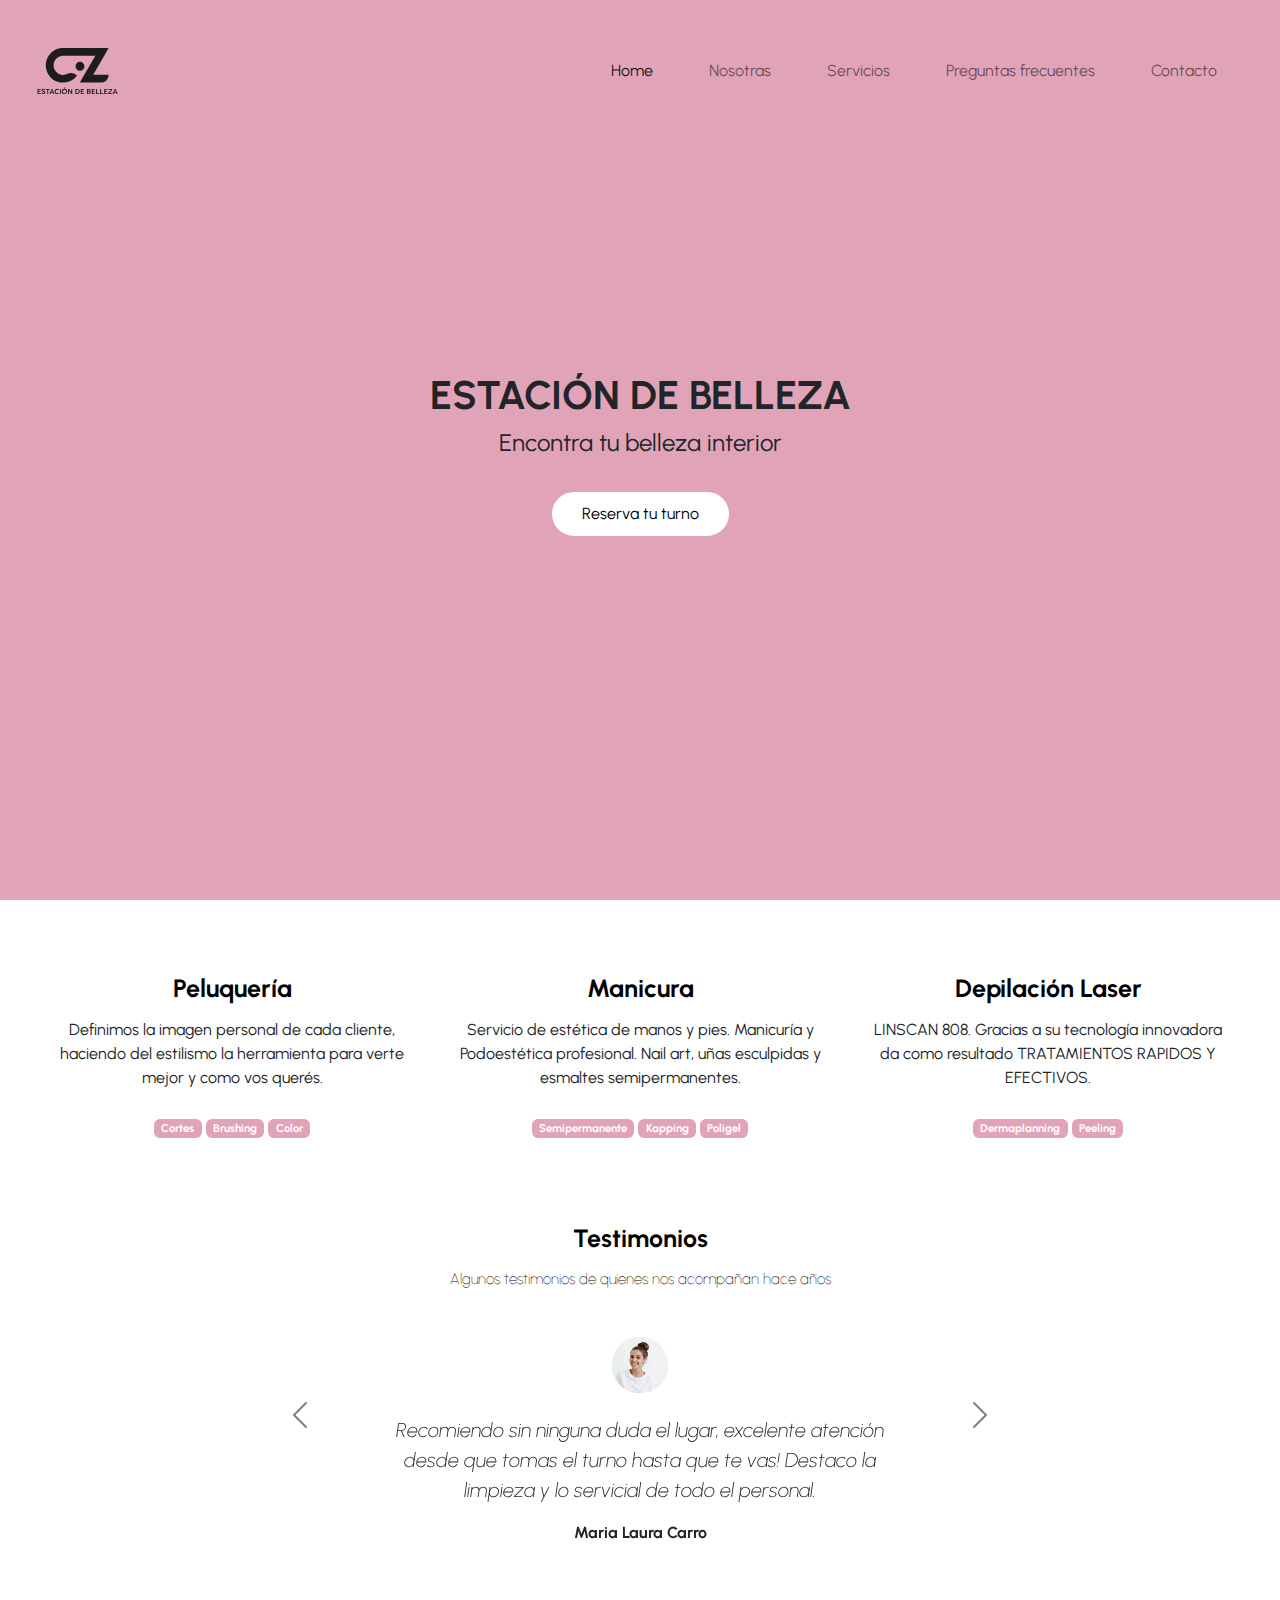
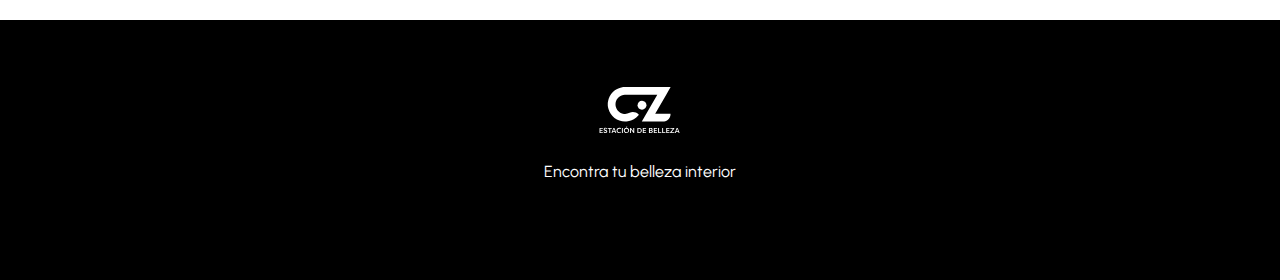
==== index.html @ ff9b39d2 "actualización fotos" ====
<!DOCTYPE html>
<html lang="en">

<head>
  <meta charset="UTF-8">
  <meta http-equiv="X-UA-Compatible" content="IE=edge">
  <meta name="viewport" content="width=device-width, initial-scale=1.0">
  <link rel="stylesheet" href="./css/bootstrap.css">

  <script src="https://cdn.jsdelivr.net/npm/@popperjs/core@2.11.6/dist/umd/popper.min.js"
    integrity="sha384-oBqDVmMz9ATKxIep9tiCxS/Z9fNfEXiDAYTujMAeBAsjFuCZSmKbSSUnQlmh/jp3"
    crossorigin="anonymous"></script>

  <link rel="stylesheet" href="./css/styles.css">
  <link rel="preconnect" href="https://fonts.googleapis.com">
  <link rel="preconnect" href="https://fonts.gstatic.com" crossorigin>
  <link href="https://fonts.googleapis.com/css2?family=Urbanist:ital,wght@0,300;0,400;0,600;0,700;1,100&display=swap"
    rel="stylesheet">
  <title> CAR ZINGALE ESTACIÓN DE BELLEZA | Encontra tu belleza interior en Rosario </title>
</head>

<body>

  <!-- Comienzo de mi header -->

  <header class="header">
    <nav class="navbar navbar-expand-md navbar-light">
      <div class="container-fluid">

        <button class="navbar-toggler" type="button" data-bs-toggle="collapse" data-bs-target="#navbar-toggler"
          aria-controls="navbarTogglerDemo1" aria-expanded="false" aria-label="Toggle navigation">
          <span class="navbar-toggler-icon"></span>
        </button>

        <div class="collapse navbar-collapse" id="navbar-toggler">
          <a class="navbar-brand" href="#"> <img src="./img/LOGO CZ-07.svg" width="100" alt="logo de la pagina web"></a>

          <ul class="navbar-nav d-flex justify-content-center align-items-center">

            <li class="nav-item">
              <a class="nav-link active" aria-current="page" href="./index.html">Home</a>
            </li>
            <li class="nav-item">
              <a class="nav-link" href="./pages/nosotras.html">Nosotras</a>
            </li>
            <li class="nav-item">
              <a class="nav-link" href="./pages/servicios.html"> Servicios</a>
            </li>

            <li class="nav-item">
              <a class="nav-link" href="./pages/blog.html"> Preguntas frecuentes</a>
            </li>
            <li class="nav-item">
              <a class="nav-link" href="./pages/contacto.html"> Contacto</a>
            </li>
          </ul>

        </div>
      </div>
    </nav>

  </header>


  <!-- Comienzo de mi main -->

  <main>
    <section class="portada">

      <h2 class="portada__titulo  text-center">
        ESTACIÓN DE BELLEZA
      </h2>
      <P class="portada__parrafo  text-center">Encontra tu belleza interior</P>


      <a href="./pages/contacto.html" class="portada__boton">Reserva tu turno</a>
    </section>


    <!-- servicios -->


    <section class="servicios">
      <div class="servicios__container text-center">
        <div class="row">


          <div class="servicios__columna col-12 col-md-4">
            <h2 class="servicios__titulo"> Peluquería</h2>
            <p> Definimos la imagen personal de cada cliente, haciendo del estilismo la herramienta para verte mejor y
              como vos querés.</p>
            <div class="servicios__badges">
              <span class="badge text-bg-primary">Cortes</span>
              <span class="badge text-bg-primary">Brushing</span>
              <span class="badge text-bg-primary">Color</span>
            </div>
          </div>

          <div class="servicios__columna col-12 col-md-4">
            <h2 class="servicios__titulo"> Manicura</h2>
            <p> Servicio de estética de manos y pies. Manicuría y Podoestética profesional. Nail art, uñas esculpidas y
              esmaltes semipermanentes.
            </p>
            <div class="servicios__badges">
              <span class="badge text-bg-primary">Semipermanente</span>
              <span class="badge text-bg-primary">Kapping</span>
              <span class="badge text-bg-primary">Poligel</span>
            </div>
          </div>


          <div class="servicios__columna col-12 col-md-4">
            <h2 class="servicios__titulo"> Depilación Laser</h2>
            <p> LINSCAN 808. Gracias a su tecnología innovadora da como resultado TRATAMIENTOS RAPIDOS Y EFECTIVOS.</p>
            <div class="servicios__badges">
              <span class="badge text-bg-primary">Dermaplanning</span>
              <span class="badge text-bg-primary">Peeling</span>
            </div>
          </div>

        </div>
      </div>
    </section>



    <!-- testimonios -->

    <section class="testimonios">

      <h2 class="testimonios__titulo"> Testimonios</h2>
      <h3 class="testimonios__descripcion  text-center"> Algunos testimonios de quienes nos acompañan hace años</h3>


      <div id="testimonios-carrusel" class="carousel carousel-dark slide" data-bs-ride="carousel">
        <div class="carousel-inner">


          <div class="carousel-item active">

            <div class="container">
              <img class="testimonio-imagen rounded-circle" src="./img/maria-laura-carro.png"
                alt="foto de Maria Laura Carro">
              <p class="testimonio-texto"> Recomiendo sin ninguna duda el lugar, excelente atención  desde que tomas el turno hasta que te vas! Destaco la limpieza y lo servicial de todo el personal.</p>
              <div class="testimonio-info">
                <p class="testimonio-nombre">Maria Laura Carro</p>
              </div>
            </div>

          </div>



          <div class="carousel-item">

            <div class="container">
              <img class="testimonio-imagen rounded-circle" src="./img/emilia-visvara.png"
                alt="foto de Emilia visvara">
              <p class="testimonio-texto"> Me atendí con Julieta, ella fue un amor y entendió perfecto lo que necesitaba mi pelo. Muy buena atención además en recepción. Muchas gracias!</p>
              <div class="testimonio-info">
                <p class="testimonio-nombre">Emilia Visvara</p>
              </div>
            </div>

          </div>

          <div class="carousel-item">
            <div class="container">
              <img class="testimonio-imagen rounded-circle" src="./img/jimena-depetris.png"
                alt="foto de Jimena Depetris">
              <p class="testimonio-texto"> Llegue por recomendación de mi hija y conocí a los mejores para atender mi cabello. El trato amable, el profesionalismo y hasta la buena música te dan placer!</p>
              <div class="testimonio-info">
                <p class="testimonio-nombre">Jimena Depetris</p>
              </div>
            </div>
          </div>

        </div>

        <button class="carousel-control-prev" type="button" data-bs-target="#testimonios-carrusel" data-bs-slide="prev">
          <span class="carousel-control-prev-icon" aria-hidden="true"></span>
          <span class="visually-hidden">Anterior</span>
        </button>

        <button class="carousel-control-next" type="button" data-bs-target="#testimonios-carrusel" data-bs-slide="next">
          <span class="carousel-control-next-icon" aria-hidden="true"></span>
          <span class="visually-hidden">Siguiente</span>
        </button>

      </div>


    </section>

  </main>


    <!-- footer -->

    <footer class="footer d-flex flex-column aligh-items-center justify-content-center">
      <img class="footer__icon" src="./img/LOGO CZ-blanco.svg" width="100" alt="logo de la marca car zingale">
      <p class="footer__texto text-center"> Encontra tu belleza interior </p>

      <div class="footer__iconos d-flex flex-wrap aligh-items-center justify-content-center">
        <a href="https://www.instagram.com/carzingale.edb/" target="_blank" rel="noopener noreferrer"> <i
            class="bi bi-instagram"></i> </a>

      </div>

    </footer>




    <script src="https://cdn.jsdelivr.net/npm/bootstrap@5.2.3/dist/js/bootstrap.min.js"
      integrity="sha384-cuYeSxntonz0PPNlHhBs68uyIAVpIIOZZ5JqeqvYYIcEL727kskC66kF92t6Xl2V"
      crossorigin="anonymous"></script>
</body>

</html>
---- css/styles.css ----
* {
  margin: 0;
  padding: 0;
  box-sizing: border-box;
  font-family: "Urbanist", sans-serif, "poppins", "Lucida Sans Regular", "Lucida Grande", "Lucida Sans Unicode", Geneva, Verdana, sans-serif;
}

ul,
ol {
  list-style-type: none;
}

a {
  text-decoration: none;
}

a {
  color: black;
}

section {
  display: flex;
  flex-direction: column;
  align-items: center;
  justify-content: center;
}

header {
  width: 100%;
  background-color: #E1A3B7;
  position: fixed;
  top: 0;
}

.navbar {
  padding: 1rem;
  text-align: center;
}

.navbar-collapse {
  align-items: center;
  justify-content: space-between;
}

.nav-item {
  display: inline-block;
  margin-right: 14px;
  color: #fff;
  padding: 8px 13px;
}

/* hero */
.portada {
  height: 100vh;
  background-color: #E1A3B7;
  background-image: url(../img/woman-washing-head.jpg);
  background-repeat: no-repeat;
  background-size: cover;
  background-position: center;
  display: flex;
  flex-direction: column;
  justify-content: center;
  align-items: center;
}
.portada__titulo {
  font-size: 2.5rem;
}
.portada__parrafo {
  font-size: 1.5rem;
}
.portada__boton {
  padding: 8px 28px;
  background-color: #fff;
  border: 2px solid #fff;
  border-radius: 50px;
  margin-top: 15px;
}

/* servicios */
.servicios .row div {
  height: 250px;
  background-color: #fff;
  border: 3px;
}

.servicios {
  padding: 40px 40px 20px 40px;
}
.servicios__columna {
  padding: 20px;
  border: 2px solid #E1A3B7;
  display: flex;
  flex-direction: column;
  align-items: center;
  justify-content: space-evenly;
}
.servicios__titulo {
  color: rgb(0, 0, 0);
  font-size: 25px;
  font-weight: bold !important;
  margin: 10px 0px;
}
.servicios__badges {
  font-size: 15px;
  margin: 10px 0;
}

/* testimonios */
.testimonios {
  padding: 0px 40px 80px 40px;
}
.testimonios__titulo {
  color: black;
  font-size: 25px;
  font-weight: bold !important;
  margin: 10px 0px;
}
.testimonios__descripcion {
  color: black;
  font-size: 15px;
  font-weight: lighter;
}

.testimonios .carousel {
  max-width: 800px;
}

.carousel-item {
  height: 250px;
}

.carousel-item .container {
  width: 100%;
  height: 100%;
  display: flex;
  flex-direction: column;
  align-items: center;
  justify-items: center;
}

.container {
  display: flex;
  justify-content: center;
}

.testimonio-imagen {
  height: 60px;
  width: 60px;
  margin: 50px 10px 20px 10px;
}

.testimonio-texto {
  max-width: 70%;
  font-size: 20px;
  text-align: center;
  font-weight: 200;
  font-style: italic;
}

.testimonio-info {
  font-weight: bold;
  text-align: center;
  margin-bottom: 0;
}

.testimonio-info p {
  margin-bottom: 0;
}

@media screen and (max-width: 800) {
  .testimonio-imagen {
    height: 120px;
    width: 120px;
  }
  .testimonio-texto {
    font-size: 18px;
  }
}
/* footer */
.footer {
  padding: 40px 40px 80px 40px;
  background-color: black;
  align-items: center;
}
.footer__texto {
  color: #fff;
}

.accordion {
  padding: 160px 250px 80px 250px;
  --bs-accordion-active-color: black;
  --bs-accordion-btn-focus-border-color: #e1a3b660;
  --bs-accordion-btn-focus-box-shadow: 0 0 0 0.05rem #E1A3B7;
  --bs-accordion-active-bg:#e1a3b61e;
  --bs-accordion-btn-bg: #e1a3b536;
  --bs-border-color: #E1A3B7 ;
}

.contacto {
  padding: 160px 40px 80px 40px;
}
.contacto__titulo {
  color: #E1A3B7;
}
.contacto__subtitulo {
  font-weight: lighter;
}

.btn-primary {
  color: #fff;
  background-color: #E1A3B7;
}

/*# sourceMappingURL=styles.css.map */
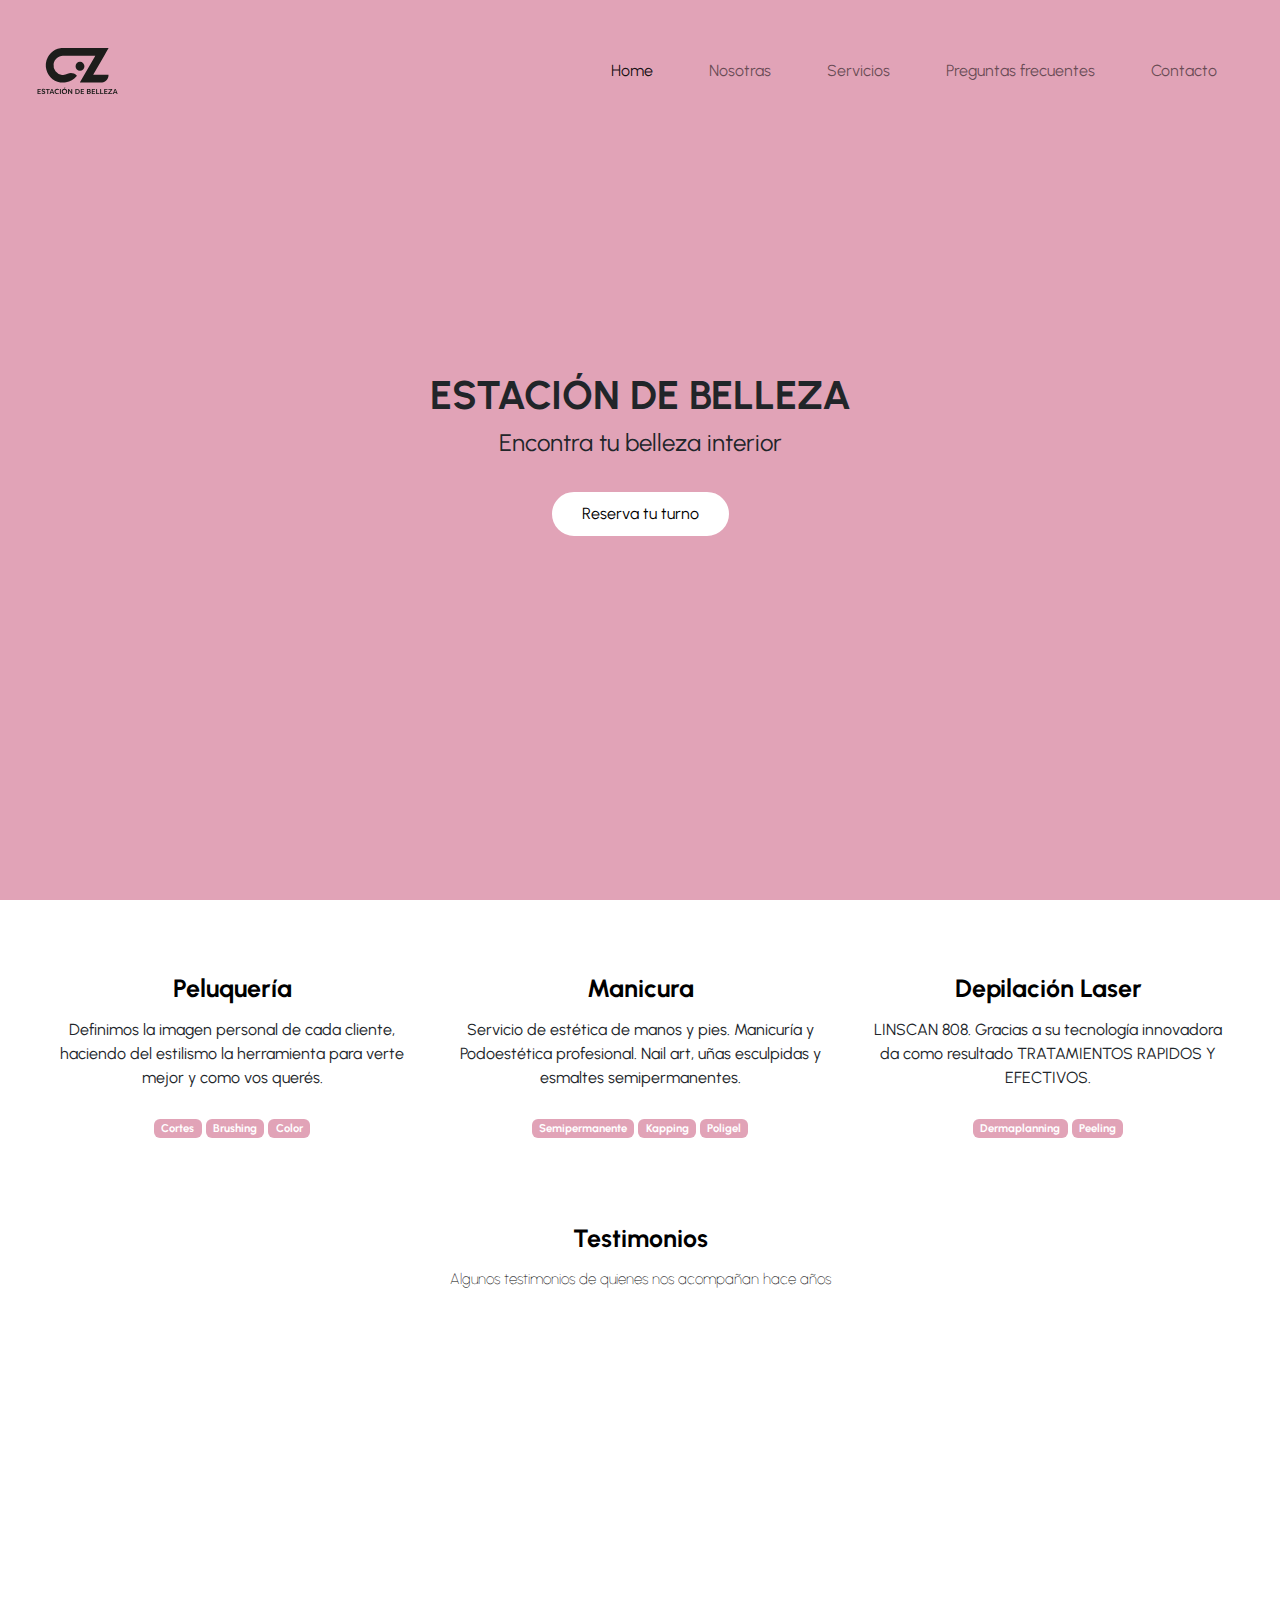
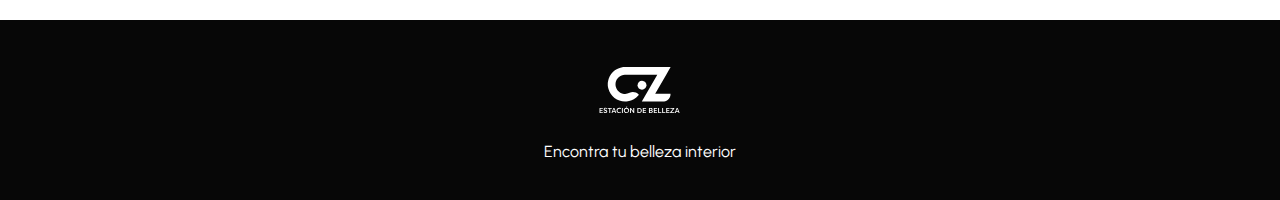
==== commit dba331ff: "sass --watch scss/main.scss css/styles.css" ====
--- a/index.html
+++ b/index.html
@@ -7,15 +7,19 @@
   <meta name="viewport" content="width=device-width, initial-scale=1.0">
   <link rel="stylesheet" href="./css/bootstrap.css">
 
+  
   <script src="https://cdn.jsdelivr.net/npm/@popperjs/core@2.11.6/dist/umd/popper.min.js"
     integrity="sha384-oBqDVmMz9ATKxIep9tiCxS/Z9fNfEXiDAYTujMAeBAsjFuCZSmKbSSUnQlmh/jp3"
     crossorigin="anonymous"></script>
 
-  <link rel="stylesheet" href="./css/styles.css">
+  <link rel="stylesheet" href="../css/styles.css">
   <link rel="preconnect" href="https://fonts.googleapis.com">
   <link rel="preconnect" href="https://fonts.gstatic.com" crossorigin>
   <link href="https://fonts.googleapis.com/css2?family=Urbanist:ital,wght@0,300;0,400;0,600;0,700;1,100&display=swap"
     rel="stylesheet">
+
+
+  
   <title> CAR ZINGALE ESTACIÓN DE BELLEZA | Encontra tu belleza interior en Rosario </title>
 </head>
 
@@ -213,8 +217,8 @@
 
 
     <script src="https://cdn.jsdelivr.net/npm/bootstrap@5.2.3/dist/js/bootstrap.min.js"
-      integrity="sha384-cuYeSxntonz0PPNlHhBs68uyIAVpIIOZZ5JqeqvYYIcEL727kskC66kF92t6Xl2V"
-      crossorigin="anonymous"></script>
+    integrity="sha384-cuYeSxntonz0PPNlHhBs68uyIAVpIIOZZ5JqeqvYYIcEL727kskC66kF92t6Xl2V"
+    crossorigin="anonymous"></script>
 </body>
 
 </html>--- a/css/styles.css
+++ b/css/styles.css
@@ -29,6 +29,7 @@
   width: 100%;
   background-color: #E1A3B7;
   position: fixed;
+  z-index: 2;
   top: 0;
 }
 
@@ -141,6 +142,7 @@
 .container {
   display: flex;
   justify-content: center;
+  position: absolute;
 }
 
 .testimonio-imagen {
@@ -178,16 +180,26 @@
 }
 /* footer */
 .footer {
-  padding: 40px 40px 80px 40px;
-  background-color: black;
+  padding: 0px 40px 80px 40px;
+  background-color: rgb(7, 7, 7);
   align-items: center;
 }
 .footer__texto {
   color: #fff;
 }
 
+.preguntas {
+  padding: 160px 40px 80px 40px;
+}
+.preguntas__titulo {
+  color: #E1A3B7;
+}
+.preguntas__subtitulo {
+  font-weight: lighter;
+}
+
 .accordion {
-  padding: 160px 250px 80px 250px;
+  padding: 80px 250px 80px 250px;
   --bs-accordion-active-color: black;
   --bs-accordion-btn-focus-border-color: #e1a3b660;
   --bs-accordion-btn-focus-box-shadow: 0 0 0 0.05rem #E1A3B7;
@@ -196,8 +208,12 @@
   --bs-border-color: #E1A3B7 ;
 }
 
+/* footer */
 .contacto {
   padding: 160px 40px 80px 40px;
+  position: absolute;
+  justify-content: center;
+  align-items: center;
 }
 .contacto__titulo {
   color: #E1A3B7;
@@ -211,4 +227,35 @@
   background-color: #E1A3B7;
 }
 
+/* footer */
+/* footer */
+.footer {
+  padding: 20px 0px 20px 0;
+  background-color: rgb(7, 7, 7);
+  align-items: center;
+}
+.footer__texto {
+  color: #fff;
+}
+
+.page-section {
+  padding: 6rem 0;
+}
+
+.page-section, .page-section {
+  font-size: 2.5rem;
+  margin-top: 0;
+  margin-bottom: 1rem;
+}
+
+.page-section, .page-section {
+  margin-bottom: 4rem;
+}
+
+@media (min-width: 768px) {
+  section {
+    padding: 9rem 0;
+  }
+}
+
 /*# sourceMappingURL=styles.css.map */
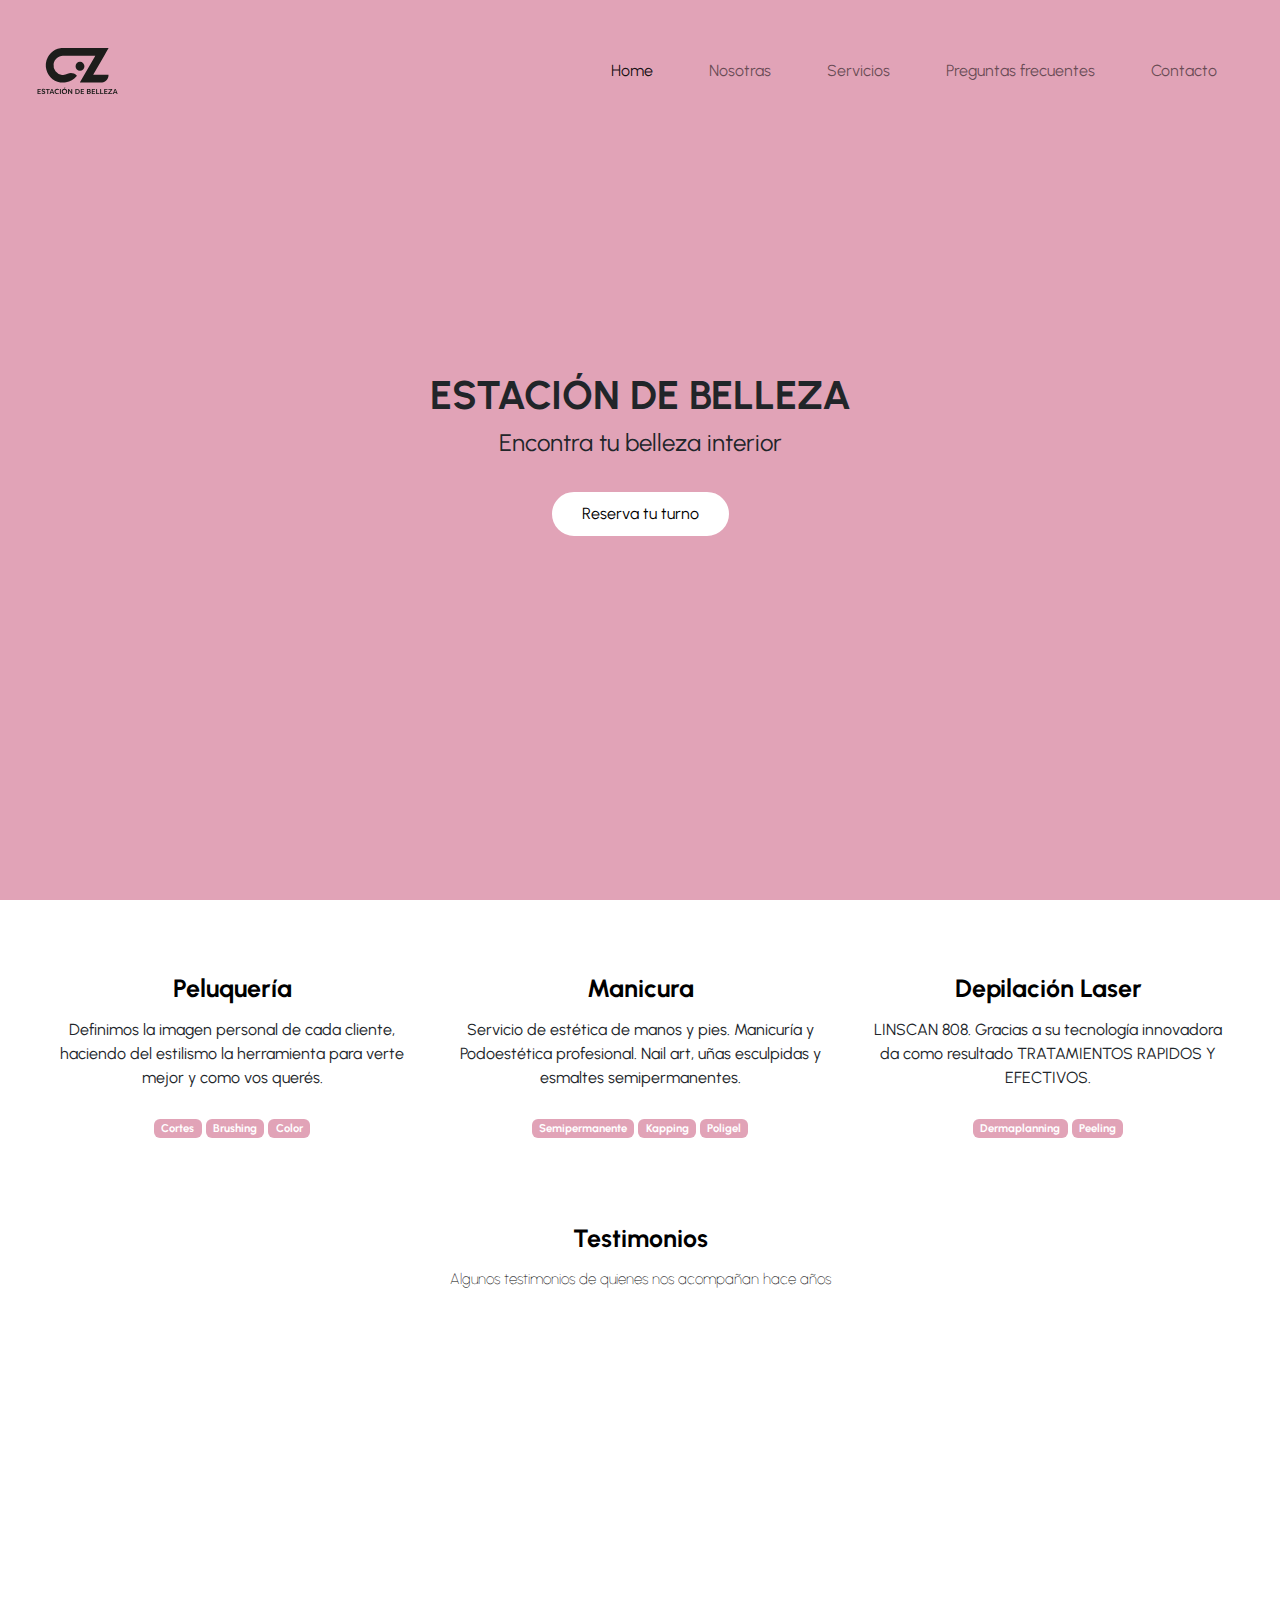
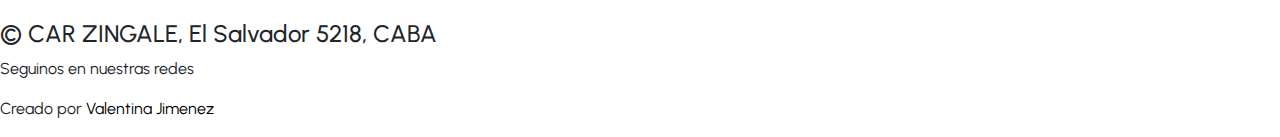
==== commit 0427c22b: "correciones de hoja de estilo" ====
--- a/index.html
+++ b/index.html
@@ -150,10 +150,7 @@
                 <p class="testimonio-nombre">Maria Laura Carro</p>
               </div>
             </div>
-
-          </div>
-
-
+          </div>
 
           <div class="carousel-item">
 
@@ -190,10 +187,7 @@
           <span class="carousel-control-next-icon" aria-hidden="true"></span>
           <span class="visually-hidden">Siguiente</span>
         </button>
-
-      </div>
-
-
+      </div>
     </section>
 
   </main>
@@ -201,18 +195,49 @@
 
     <!-- footer -->
 
-    <footer class="footer d-flex flex-column aligh-items-center justify-content-center">
-      <img class="footer__icon" src="./img/LOGO CZ-blanco.svg" width="100" alt="logo de la marca car zingale">
-      <p class="footer__texto text-center"> Encontra tu belleza interior </p>
-
-      <div class="footer__iconos d-flex flex-wrap aligh-items-center justify-content-center">
-        <a href="https://www.instagram.com/carzingale.edb/" target="_blank" rel="noopener noreferrer"> <i
-            class="bi bi-instagram"></i> </a>
-
-      </div>
-
-    </footer>
-
+    <footer>
+      <div class="footer-content">
+          <div class="footer-content__copyright">
+              <h4>© CAR ZINGALE, El Salvador 5218, CABA</h4>
+          </div>
+          <div class="footer-content__contact">
+              <p>Seguinos en nuestras redes</p>
+          </div>
+          <div class="footer-content__social-icons">
+              <a href="https://facebook.com"
+                  class="social-button"
+                  target="_blank"
+                  rel="noopener noreferrer">
+                  <i class="fa-brands fa-facebook"></i>
+              </a>
+              <a href="https://instagram.com"
+                  class="social-button"
+                  target="_blank"
+                  rel="noopener noreferrer">
+                  <i class="fa-brands fa-instagram"></i>
+              </a>
+              <a href="https://www.linkedin.com"
+                  class="social-button"
+                  target="_blank"
+                  rel="noopener noreferrer">
+                  <i class="fa-brands fa-linkedin"></i>
+              </a>
+              <a href="https://www.twitter.com"
+                  class="social-button"
+                  target="_blank"
+                  rel="noopener noreferrer">
+                  <i class="fa-brands fa-twitter"></i>
+              </a>
+          </div>
+      </div>
+  
+      <div class="footer-bottom">
+          <p>Creado por <a href="https://github.com/aguirre-ivan"
+                  target="_blank"
+                  rel="noopener noreferrer">Valentina Jimenez</a></p>
+      </div>
+  </footer>
+  
 
 
 
--- a/css/styles.css
+++ b/css/styles.css
@@ -178,16 +178,6 @@
     font-size: 18px;
   }
 }
-/* footer */
-.footer {
-  padding: 0px 40px 80px 40px;
-  background-color: rgb(7, 7, 7);
-  align-items: center;
-}
-.footer__texto {
-  color: #fff;
-}
-
 .preguntas {
   padding: 160px 40px 80px 40px;
 }
@@ -228,34 +218,5 @@
 }
 
 /* footer */
-/* footer */
-.footer {
-  padding: 20px 0px 20px 0;
-  background-color: rgb(7, 7, 7);
-  align-items: center;
-}
-.footer__texto {
-  color: #fff;
-}
-
-.page-section {
-  padding: 6rem 0;
-}
-
-.page-section, .page-section {
-  font-size: 2.5rem;
-  margin-top: 0;
-  margin-bottom: 1rem;
-}
-
-.page-section, .page-section {
-  margin-bottom: 4rem;
-}
-
-@media (min-width: 768px) {
-  section {
-    padding: 9rem 0;
-  }
-}
 
 /*# sourceMappingURL=styles.css.map */
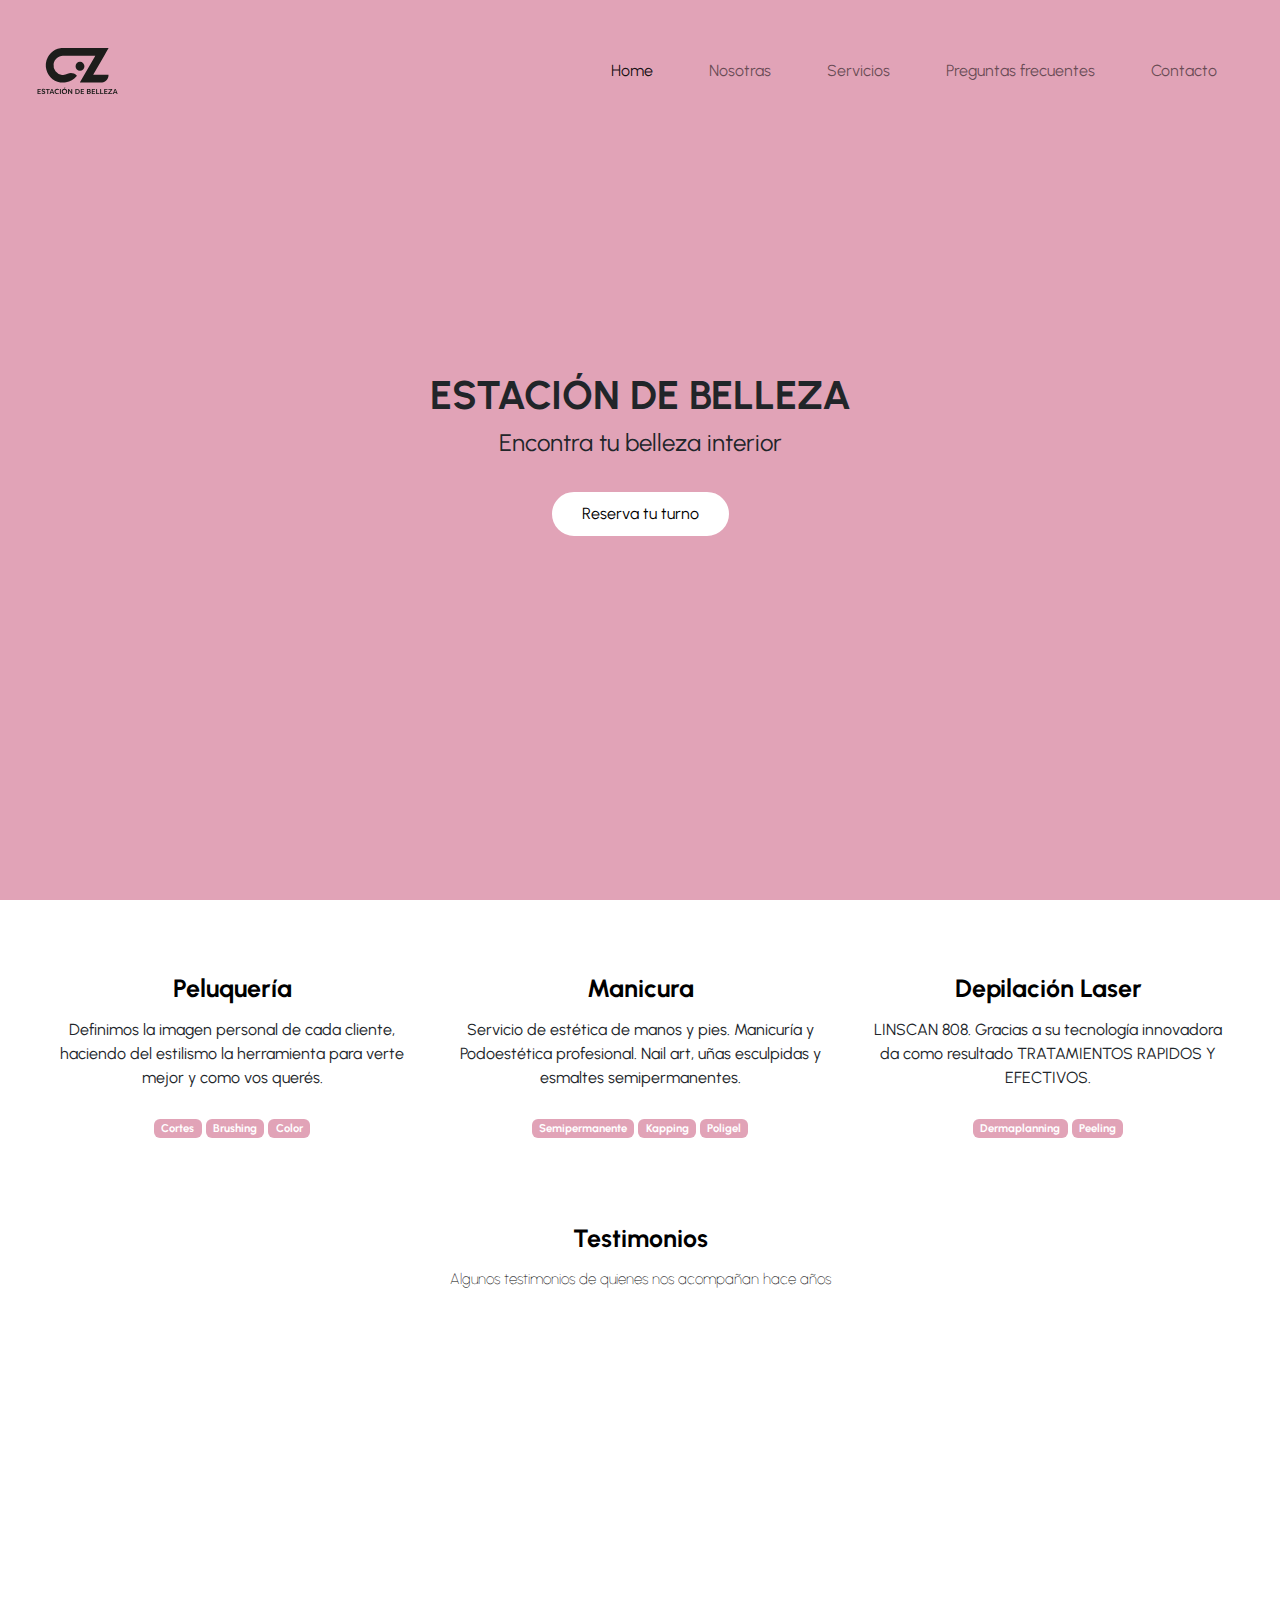
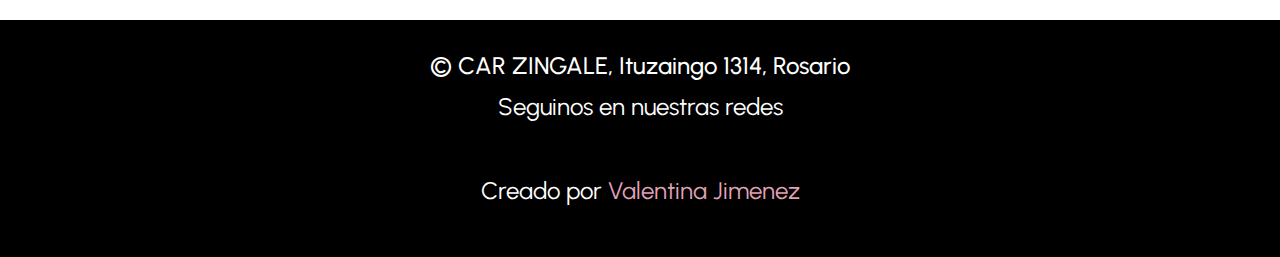
==== commit fa51ac8f: "nuevo footer" ====
--- a/index.html
+++ b/index.html
@@ -7,7 +7,7 @@
   <meta name="viewport" content="width=device-width, initial-scale=1.0">
   <link rel="stylesheet" href="./css/bootstrap.css">
 
-  
+
   <script src="https://cdn.jsdelivr.net/npm/@popperjs/core@2.11.6/dist/umd/popper.min.js"
     integrity="sha384-oBqDVmMz9ATKxIep9tiCxS/Z9fNfEXiDAYTujMAeBAsjFuCZSmKbSSUnQlmh/jp3"
     crossorigin="anonymous"></script>
@@ -19,7 +19,7 @@
     rel="stylesheet">
 
 
-  
+
   <title> CAR ZINGALE ESTACIÓN DE BELLEZA | Encontra tu belleza interior en Rosario </title>
 </head>
 
@@ -145,7 +145,8 @@
             <div class="container">
               <img class="testimonio-imagen rounded-circle" src="./img/maria-laura-carro.png"
                 alt="foto de Maria Laura Carro">
-              <p class="testimonio-texto"> Recomiendo sin ninguna duda el lugar, excelente atención  desde que tomas el turno hasta que te vas! Destaco la limpieza y lo servicial de todo el personal.</p>
+              <p class="testimonio-texto"> Recomiendo sin ninguna duda el lugar, excelente atención desde que tomas el
+                turno hasta que te vas! Destaco la limpieza y lo servicial de todo el personal.</p>
               <div class="testimonio-info">
                 <p class="testimonio-nombre">Maria Laura Carro</p>
               </div>
@@ -155,9 +156,9 @@
           <div class="carousel-item">
 
             <div class="container">
-              <img class="testimonio-imagen rounded-circle" src="./img/emilia-visvara.png"
-                alt="foto de Emilia visvara">
-              <p class="testimonio-texto"> Me atendí con Julieta, ella fue un amor y entendió perfecto lo que necesitaba mi pelo. Muy buena atención además en recepción. Muchas gracias!</p>
+              <img class="testimonio-imagen rounded-circle" src="./img/emilia-visvara.png" alt="foto de Emilia visvara">
+              <p class="testimonio-texto"> Me atendí con Julieta, ella fue un amor y entendió perfecto lo que necesitaba
+                mi pelo. Muy buena atención además en recepción. Muchas gracias!</p>
               <div class="testimonio-info">
                 <p class="testimonio-nombre">Emilia Visvara</p>
               </div>
@@ -169,7 +170,8 @@
             <div class="container">
               <img class="testimonio-imagen rounded-circle" src="./img/jimena-depetris.png"
                 alt="foto de Jimena Depetris">
-              <p class="testimonio-texto"> Llegue por recomendación de mi hija y conocí a los mejores para atender mi cabello. El trato amable, el profesionalismo y hasta la buena música te dan placer!</p>
+              <p class="testimonio-texto"> Llegue por recomendación de mi hija y conocí a los mejores para atender mi
+                cabello. El trato amable, el profesionalismo y hasta la buena música te dan placer!</p>
               <div class="testimonio-info">
                 <p class="testimonio-nombre">Jimena Depetris</p>
               </div>
@@ -193,55 +195,43 @@
   </main>
 
 
-    <!-- footer -->
-
-    <footer>
-      <div class="footer-content">
-          <div class="footer-content__copyright">
-              <h4>© CAR ZINGALE, El Salvador 5218, CABA</h4>
-          </div>
-          <div class="footer-content__contact">
-              <p>Seguinos en nuestras redes</p>
-          </div>
-          <div class="footer-content__social-icons">
-              <a href="https://facebook.com"
-                  class="social-button"
-                  target="_blank"
-                  rel="noopener noreferrer">
-                  <i class="fa-brands fa-facebook"></i>
-              </a>
-              <a href="https://instagram.com"
-                  class="social-button"
-                  target="_blank"
-                  rel="noopener noreferrer">
-                  <i class="fa-brands fa-instagram"></i>
-              </a>
-              <a href="https://www.linkedin.com"
-                  class="social-button"
-                  target="_blank"
-                  rel="noopener noreferrer">
-                  <i class="fa-brands fa-linkedin"></i>
-              </a>
-              <a href="https://www.twitter.com"
-                  class="social-button"
-                  target="_blank"
-                  rel="noopener noreferrer">
-                  <i class="fa-brands fa-twitter"></i>
-              </a>
-          </div>
-      </div>
-  
-      <div class="footer-bottom">
-          <p>Creado por <a href="https://github.com/aguirre-ivan"
-                  target="_blank"
-                  rel="noopener noreferrer">Valentina Jimenez</a></p>
-      </div>
+  <!-- footer -->
+
+  <footer>
+    <div class="footer-content">
+      <div class="footer-content__copyright">
+        <h4>© CAR ZINGALE, Ituzaingo 1314, Rosario</h4>
+      </div>
+      <div class="footer-content__contact">
+        <p>Seguinos en nuestras redes</p>
+      </div>
+      <div class="footer-content__social-icons">
+        <a href="https://facebook.com" class="social-button" target="_blank" rel="noopener noreferrer">
+
+        </a>
+        <a href="https://instagram.com" class="social-button" target="_blank" rel="noopener noreferrer">
+
+        </a>
+        <a href="https://www.linkedin.com" class="social-button" target="_blank" rel="noopener noreferrer">
+
+        </a>
+
+        <a href="https://www.twitter.com" class="social-button" target="_blank" rel="noopener noreferrer">
+
+        </a>
+      </div>
+    </div>
+
+    <div class="footer-bottom">
+      <p>Creado por <a href="https://github.com/valentinajimenez" target="_blank" rel="noopener noreferrer">Valentina
+          Jimenez</a></p>
+    </div>
   </footer>
-  
-
-
-
-    <script src="https://cdn.jsdelivr.net/npm/bootstrap@5.2.3/dist/js/bootstrap.min.js"
+
+
+
+
+  <script src="https://cdn.jsdelivr.net/npm/bootstrap@5.2.3/dist/js/bootstrap.min.js"
     integrity="sha384-cuYeSxntonz0PPNlHhBs68uyIAVpIIOZZ5JqeqvYYIcEL727kskC66kF92t6Xl2V"
     crossorigin="anonymous"></script>
 </body>
--- a/css/styles.css
+++ b/css/styles.css
@@ -48,6 +48,46 @@
   margin-right: 14px;
   color: #fff;
   padding: 8px 13px;
+}
+
+footer {
+  background-color: black;
+  padding-top: 2rem;
+  color: #fff;
+}
+
+.footer-content {
+  text-align: center;
+  color: #fff;
+}
+.footer-content__copyright {
+  font-size: 1.8rem;
+}
+.footer-content__contact {
+  font-size: 1.5rem;
+}
+.footer-content__social-icons i {
+  font-size: 2rem;
+  padding: 2rem 0.7rem 2rem;
+  transition: all 0.3s;
+}
+.footer-content__social-icons i:hover {
+  color: #E1A3B7;
+  transform: scale(1.05);
+}
+
+.social-button {
+  color: #fff;
+}
+
+.footer-bottom {
+  text-align: center;
+  background-color: black;
+  font-size: 1.5rem;
+  padding: 2rem 0;
+}
+.footer-bottom a {
+  color: #E1A3B7;
 }
 
 /* hero */
@@ -198,25 +238,7 @@
   --bs-border-color: #E1A3B7 ;
 }
 
-/* footer */
-.contacto {
-  padding: 160px 40px 80px 40px;
-  position: absolute;
-  justify-content: center;
-  align-items: center;
-}
-.contacto__titulo {
-  color: #E1A3B7;
-}
-.contacto__subtitulo {
-  font-weight: lighter;
-}
-
-.btn-primary {
-  color: #fff;
-  background-color: #E1A3B7;
-}
-
-/* footer */
+
+
 
 /*# sourceMappingURL=styles.css.map */
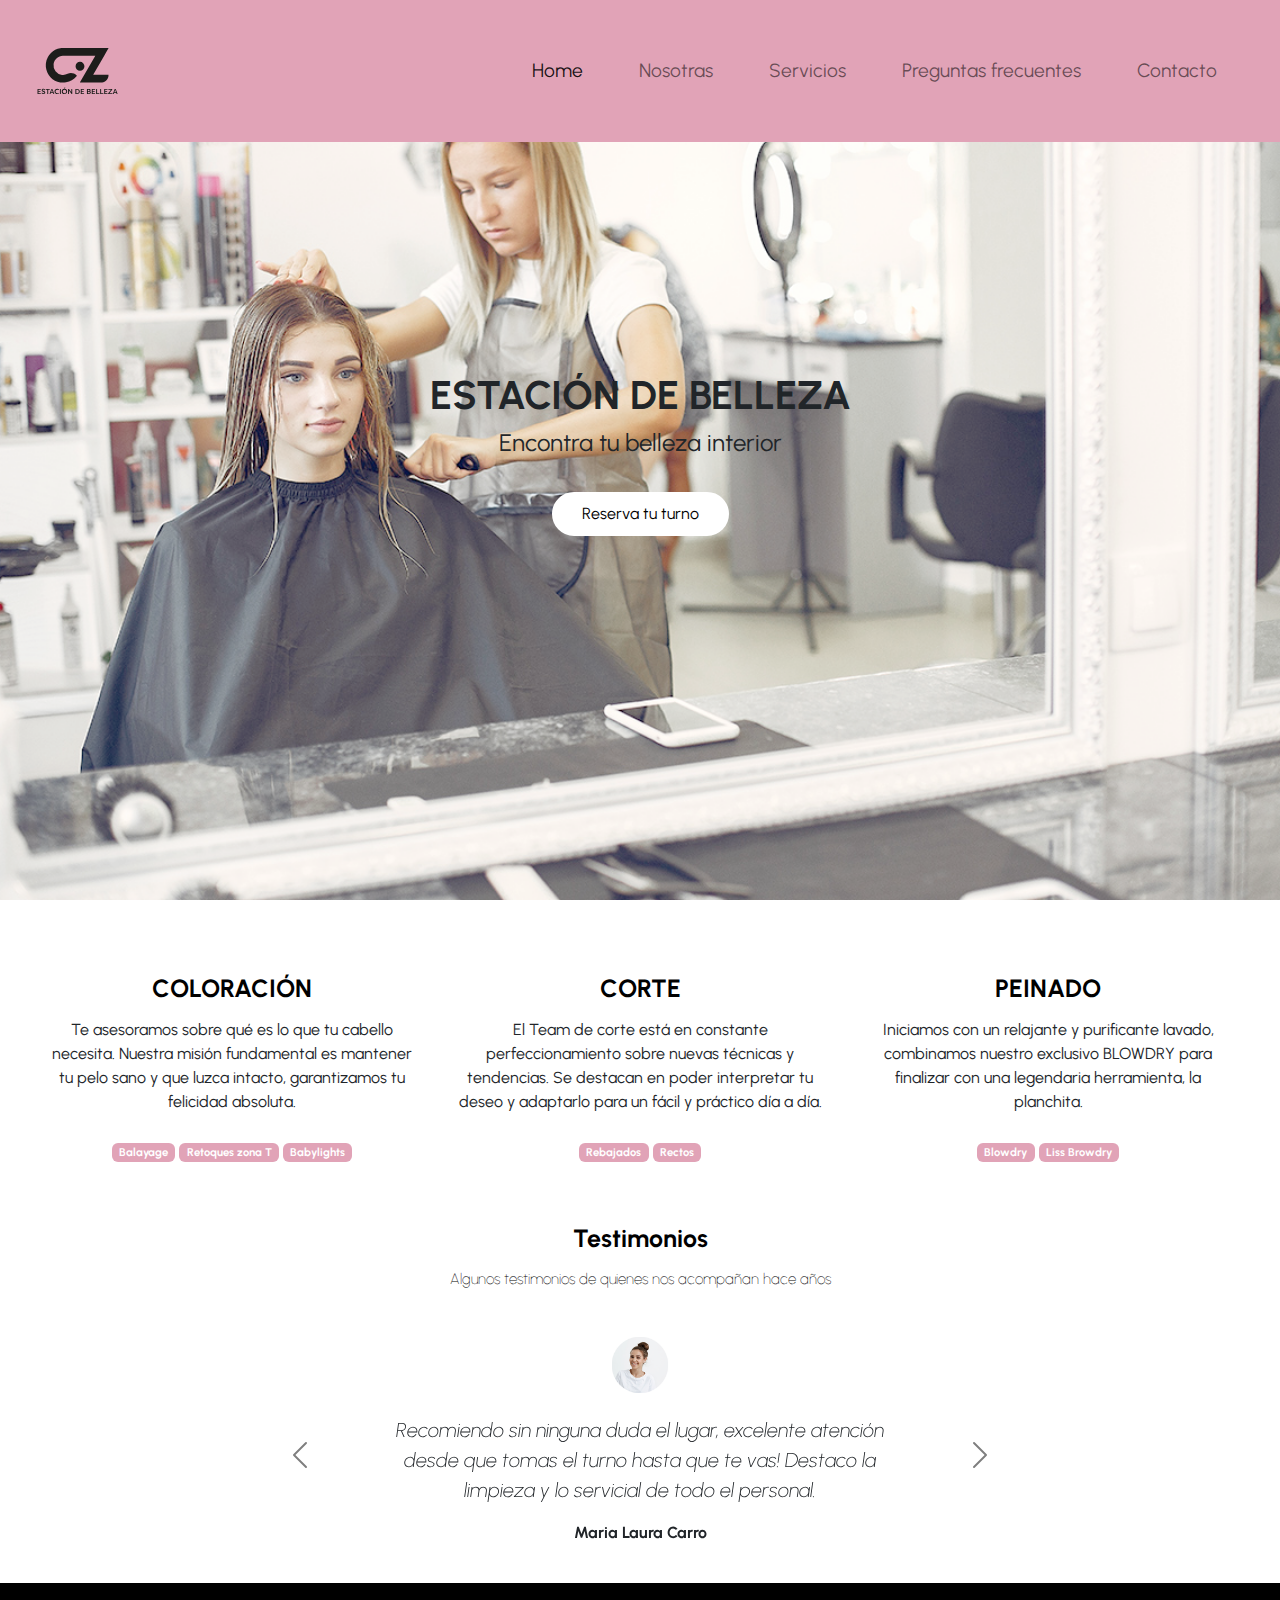
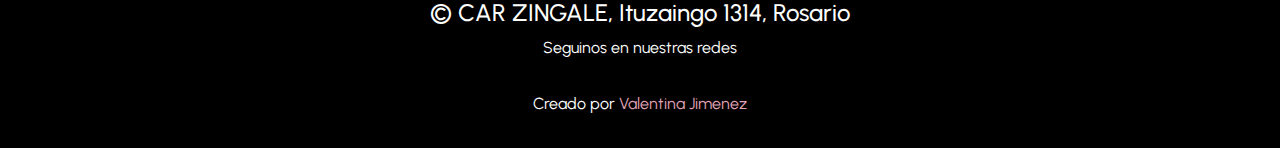
==== commit 41a10d30: "cards servicios" ====
--- a/index.html
+++ b/index.html
@@ -28,7 +28,7 @@
   <!-- Comienzo de mi header -->
 
   <header class="header">
-    <nav class="navbar navbar-expand-md navbar-light">
+    <nav class="navbar navbar-fixed-bottom navbar-expand-md navbar-light">
       <div class="container-fluid">
 
         <button class="navbar-toggler" type="button" data-bs-toggle="collapse" data-bs-target="#navbar-toggler"
@@ -90,35 +90,37 @@
 
 
           <div class="servicios__columna col-12 col-md-4">
-            <h2 class="servicios__titulo"> Peluquería</h2>
-            <p> Definimos la imagen personal de cada cliente, haciendo del estilismo la herramienta para verte mejor y
-              como vos querés.</p>
+            <h2 class="servicios__titulo"> COLORACIÓN</h2>
+            <p> Te asesoramos sobre qué es lo que tu cabello necesita. Nuestra misión fundamental es
+              mantener tu pelo sano y que luzca intacto, garantizamos tu felicidad absoluta.</p>
             <div class="servicios__badges">
-              <span class="badge text-bg-primary">Cortes</span>
-              <span class="badge text-bg-primary">Brushing</span>
-              <span class="badge text-bg-primary">Color</span>
+              <span class="badge text-bg-primary">Balayage</span>
+              <span class="badge text-bg-primary">Retoques zona T</span>
+              <span class="badge text-bg-primary">Babylights</span>
             </div>
           </div>
 
           <div class="servicios__columna col-12 col-md-4">
-            <h2 class="servicios__titulo"> Manicura</h2>
-            <p> Servicio de estética de manos y pies. Manicuría y Podoestética profesional. Nail art, uñas esculpidas y
-              esmaltes semipermanentes.
+            <h2 class="servicios__titulo"> CORTE</h2>
+            <p> El Team de corte está en constante perfeccionamiento sobre nuevas técnicas y
+              tendencias. Se destacan en poder interpretar tu deseo y adaptarlo para un fácil y
+              práctico día a día.
             </p>
             <div class="servicios__badges">
-              <span class="badge text-bg-primary">Semipermanente</span>
-              <span class="badge text-bg-primary">Kapping</span>
-              <span class="badge text-bg-primary">Poligel</span>
+              <span class="badge text-bg-primary">Rebajados</span>
+              <span class="badge text-bg-primary">Rectos</span>
             </div>
           </div>
 
 
           <div class="servicios__columna col-12 col-md-4">
-            <h2 class="servicios__titulo"> Depilación Laser</h2>
-            <p> LINSCAN 808. Gracias a su tecnología innovadora da como resultado TRATAMIENTOS RAPIDOS Y EFECTIVOS.</p>
+            <h2 class="servicios__titulo"> PEINADO</h2>
+            <p> Iniciamos con
+              un relajante y purificante lavado, combinamos nuestro exclusivo BLOWDRY para finalizar con una
+              legendaria herramienta, la planchita.</p>
             <div class="servicios__badges">
-              <span class="badge text-bg-primary">Dermaplanning</span>
-              <span class="badge text-bg-primary">Peeling</span>
+              <span class="badge text-bg-primary">Blowdry</span>
+              <span class="badge text-bg-primary">Liss Browdry</span>
             </div>
           </div>
 
@@ -197,7 +199,7 @@
 
   <!-- footer -->
 
-  <footer>
+  <footer class="footer">
     <div class="footer-content">
       <div class="footer-content__copyright">
         <h4>© CAR ZINGALE, Ituzaingo 1314, Rosario</h4>
--- a/css/styles.css
+++ b/css/styles.css
@@ -23,6 +23,12 @@
   flex-direction: column;
   align-items: center;
   justify-content: center;
+}
+
+body {
+  position: relative;
+  padding-bottom: 3rem;
+  min-height: 100vh;
 }
 
 header {
@@ -44,6 +50,7 @@
 }
 
 .nav-item {
+  font-size: 1.2rem;
   display: inline-block;
   margin-right: 14px;
   color: #fff;
@@ -52,8 +59,11 @@
 
 footer {
   background-color: black;
-  padding-top: 2rem;
-  color: #fff;
+  padding-top: 1rem;
+  color: #fff;
+  position: absolute;
+  bottom: 0;
+  width: 100%;
 }
 
 .footer-content {
@@ -61,10 +71,10 @@
   color: #fff;
 }
 .footer-content__copyright {
-  font-size: 1.8rem;
+  font-size: 1rem;
 }
 .footer-content__contact {
-  font-size: 1.5rem;
+  font-size: 1rem;
 }
 .footer-content__social-icons i {
   font-size: 2rem;
@@ -83,8 +93,8 @@
 .footer-bottom {
   text-align: center;
   background-color: black;
-  font-size: 1.5rem;
-  padding: 2rem 0;
+  font-size: 1rem;
+  padding: 1rem 0;
 }
 .footer-bottom a {
   color: #E1A3B7;
@@ -94,7 +104,7 @@
 .portada {
   height: 100vh;
   background-color: #E1A3B7;
-  background-image: url(../img/woman-washing-head.jpg);
+  background-image: url(../img/woman-drying-hair-in.jpg);
   background-repeat: no-repeat;
   background-size: cover;
   background-position: center;
@@ -164,6 +174,7 @@
 
 .testimonios .carousel {
   max-width: 800px;
+  padding-bottom: 80px;
 }
 
 .carousel-item {
@@ -182,7 +193,6 @@
 .container {
   display: flex;
   justify-content: center;
-  position: absolute;
 }
 
 .testimonio-imagen {
@@ -209,15 +219,6 @@
   margin-bottom: 0;
 }
 
-@media screen and (max-width: 800) {
-  .testimonio-imagen {
-    height: 120px;
-    width: 120px;
-  }
-  .testimonio-texto {
-    font-size: 18px;
-  }
-}
 .preguntas {
   padding: 160px 40px 80px 40px;
 }
@@ -229,7 +230,6 @@
 }
 
 .accordion {
-  padding: 80px 250px 80px 250px;
   --bs-accordion-active-color: black;
   --bs-accordion-btn-focus-border-color: #e1a3b660;
   --bs-accordion-btn-focus-box-shadow: 0 0 0 0.05rem #E1A3B7;
@@ -238,7 +238,86 @@
   --bs-border-color: #E1A3B7 ;
 }
 
-
-
+.contacto {
+  padding: 160px 40px 80px 40px;
+  justify-content: center;
+  align-items: center;
+}
+.contacto__titulo {
+  color: #E1A3B7;
+}
+.contacto__subtitulo {
+  font-weight: lighter;
+}
+
+.btn-primary {
+  color: #fff;
+  background-color: #E1A3B7;
+}
+
+img {
+  border-radius: 20px 20px 0 0;
+}
+
+.contenedor-servicios {
+  padding: 160px 40px 80px 40px;
+  display: flex;
+  flex-direction: row;
+  justify-content: space-between;
+  flex-wrap: wrap;
+}
+.contenedor-servicios .cardArticle {
+  width: 360px;
+  height: 360px;
+  margin: 12px;
+  background-color: #FFFFFF;
+  border-radius: 20px;
+  box-shadow: 0 3px 10px rgba(0, 0, 0, 0.2196078431);
+  display: inline-block;
+}
+.contenedor-servicios .cardArticle:hover {
+  box-shadow: 0 5px 10px #E1A3B7;
+  transition: 0.3s;
+}
+.contenedor-servicios .cardArticle .titulo-servicios {
+  font-weight: 600;
+  font-size: 16px;
+  color: #000000;
+  padding: 18px 12px 6px 12px;
+  margin: 0;
+}
+.contenedor-servicios .cardArticle .parrafo-servicios {
+  padding: 10px 12px 6px 12px;
+}
+
+.Nosotras {
+  padding: 160px 80px 80px 80px;
+  align-items: center;
+  justify-content: space-between;
+}
+.Nosotras__contenedor {
+  display: flex;
+  padding: 10px 150px 80px 150px;
+}
+.Nosotras__titulo {
+  color: #E1A3B7;
+}
+.Nosotras__parrafos {
+  padding: 10px 100px 10px 10px;
+}
+.Nosotras__items {
+  list-style: circle;
+}
+.Nosotras .ilustration {
+  box-shadow: 0 3px 10px rgba(0, 0, 0, 0.2196078431);
+  width: 500px;
+  border-radius: 20px;
+  margin: 0 25px;
+}
+@media only screen and (max-width: 600px) {
+  .Nosotras .ilustration {
+    width: 350px;
+  }
+}
 
 /*# sourceMappingURL=styles.css.map */
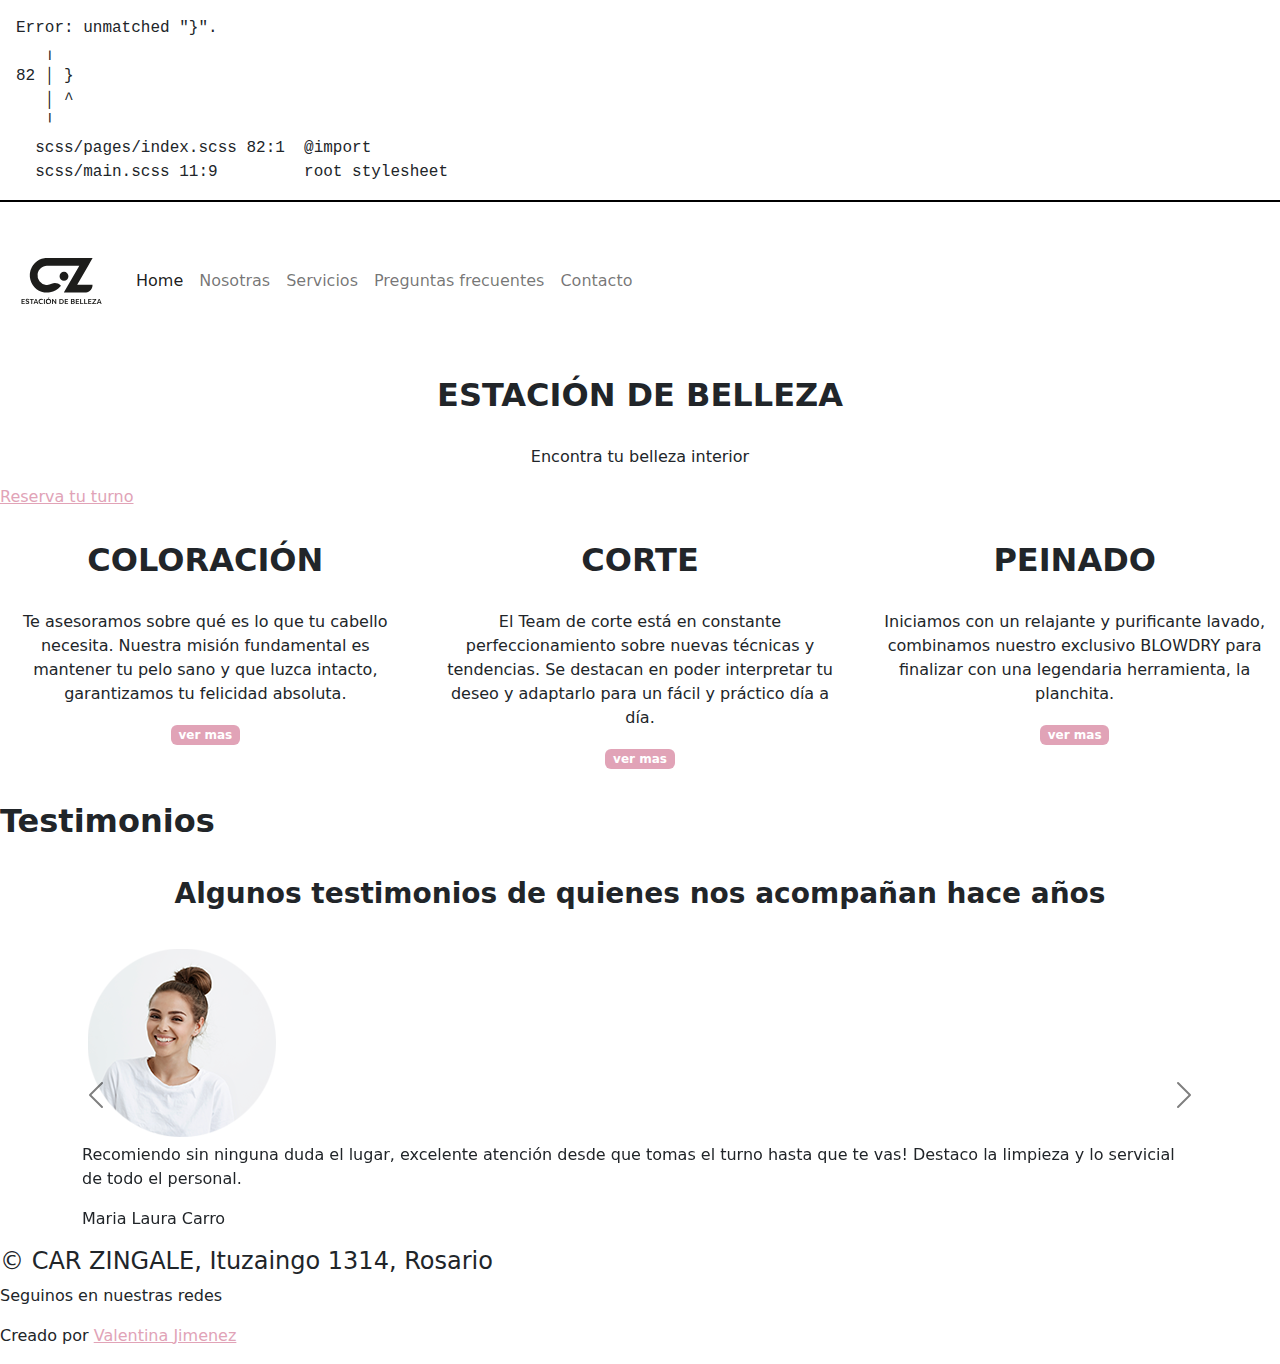
==== commit 87aecf66: "hover" ====
--- a/index.html
+++ b/index.html
@@ -94,9 +94,8 @@
             <p> Te asesoramos sobre qué es lo que tu cabello necesita. Nuestra misión fundamental es
               mantener tu pelo sano y que luzca intacto, garantizamos tu felicidad absoluta.</p>
             <div class="servicios__badges">
-              <span class="badge text-bg-primary">Balayage</span>
-              <span class="badge text-bg-primary">Retoques zona T</span>
-              <span class="badge text-bg-primary">Babylights</span>
+              <a href="./pages/servicios.html"><span class="badge text-bg-primary">ver mas</span></a>
+             
             </div>
           </div>
 
@@ -107,8 +106,7 @@
               práctico día a día.
             </p>
             <div class="servicios__badges">
-              <span class="badge text-bg-primary">Rebajados</span>
-              <span class="badge text-bg-primary">Rectos</span>
+              <a href="./pages/servicios.html"><span class="badge text-bg-primary">ver mas</span></a>
             </div>
           </div>
 
@@ -119,8 +117,7 @@
               un relajante y purificante lavado, combinamos nuestro exclusivo BLOWDRY para finalizar con una
               legendaria herramienta, la planchita.</p>
             <div class="servicios__badges">
-              <span class="badge text-bg-primary">Blowdry</span>
-              <span class="badge text-bg-primary">Liss Browdry</span>
+              <a href="./pages/servicios.html"><span class="badge text-bg-primary">ver mas</span></a>
             </div>
           </div>
 
--- a/css/styles.css
+++ b/css/styles.css
@@ -1,323 +1,18 @@
-* {
-  margin: 0;
-  padding: 0;
-  box-sizing: border-box;
-  font-family: "Urbanist", sans-serif, "poppins", "Lucida Sans Regular", "Lucida Grande", "Lucida Sans Unicode", Geneva, Verdana, sans-serif;
+/* Error: unmatched "}".
+ *    ,
+ * 82 | }
+ *    | ^
+ *    '
+ *   scss/pages/index.scss 82:1  @import
+ *   scss/main.scss 11:9         root stylesheet */
+
+body::before {
+  font-family: "Source Code Pro", "SF Mono", Monaco, Inconsolata, "Fira Mono",
+      "Droid Sans Mono", monospace, monospace;
+  white-space: pre;
+  display: block;
+  padding: 1em;
+  margin-bottom: 1em;
+  border-bottom: 2px solid black;
+  content: 'Error: unmatched "}".\a    \2577 \a 82 \2502  }\a    \2502  ^\a    \2575 \a   scss/pages/index.scss 82:1  @import\a   scss/main.scss 11:9         root stylesheet';
 }
-
-ul,
-ol {
-  list-style-type: none;
-}
-
-a {
-  text-decoration: none;
-}
-
-a {
-  color: black;
-}
-
-section {
-  display: flex;
-  flex-direction: column;
-  align-items: center;
-  justify-content: center;
-}
-
-body {
-  position: relative;
-  padding-bottom: 3rem;
-  min-height: 100vh;
-}
-
-header {
-  width: 100%;
-  background-color: #E1A3B7;
-  position: fixed;
-  z-index: 2;
-  top: 0;
-}
-
-.navbar {
-  padding: 1rem;
-  text-align: center;
-}
-
-.navbar-collapse {
-  align-items: center;
-  justify-content: space-between;
-}
-
-.nav-item {
-  font-size: 1.2rem;
-  display: inline-block;
-  margin-right: 14px;
-  color: #fff;
-  padding: 8px 13px;
-}
-
-footer {
-  background-color: black;
-  padding-top: 1rem;
-  color: #fff;
-  position: absolute;
-  bottom: 0;
-  width: 100%;
-}
-
-.footer-content {
-  text-align: center;
-  color: #fff;
-}
-.footer-content__copyright {
-  font-size: 1rem;
-}
-.footer-content__contact {
-  font-size: 1rem;
-}
-.footer-content__social-icons i {
-  font-size: 2rem;
-  padding: 2rem 0.7rem 2rem;
-  transition: all 0.3s;
-}
-.footer-content__social-icons i:hover {
-  color: #E1A3B7;
-  transform: scale(1.05);
-}
-
-.social-button {
-  color: #fff;
-}
-
-.footer-bottom {
-  text-align: center;
-  background-color: black;
-  font-size: 1rem;
-  padding: 1rem 0;
-}
-.footer-bottom a {
-  color: #E1A3B7;
-}
-
-/* hero */
-.portada {
-  height: 100vh;
-  background-color: #E1A3B7;
-  background-image: url(../img/woman-drying-hair-in.jpg);
-  background-repeat: no-repeat;
-  background-size: cover;
-  background-position: center;
-  display: flex;
-  flex-direction: column;
-  justify-content: center;
-  align-items: center;
-}
-.portada__titulo {
-  font-size: 2.5rem;
-}
-.portada__parrafo {
-  font-size: 1.5rem;
-}
-.portada__boton {
-  padding: 8px 28px;
-  background-color: #fff;
-  border: 2px solid #fff;
-  border-radius: 50px;
-  margin-top: 15px;
-}
-
-/* servicios */
-.servicios .row div {
-  height: 250px;
-  background-color: #fff;
-  border: 3px;
-}
-
-.servicios {
-  padding: 40px 40px 20px 40px;
-}
-.servicios__columna {
-  padding: 20px;
-  border: 2px solid #E1A3B7;
-  display: flex;
-  flex-direction: column;
-  align-items: center;
-  justify-content: space-evenly;
-}
-.servicios__titulo {
-  color: rgb(0, 0, 0);
-  font-size: 25px;
-  font-weight: bold !important;
-  margin: 10px 0px;
-}
-.servicios__badges {
-  font-size: 15px;
-  margin: 10px 0;
-}
-
-/* testimonios */
-.testimonios {
-  padding: 0px 40px 80px 40px;
-}
-.testimonios__titulo {
-  color: black;
-  font-size: 25px;
-  font-weight: bold !important;
-  margin: 10px 0px;
-}
-.testimonios__descripcion {
-  color: black;
-  font-size: 15px;
-  font-weight: lighter;
-}
-
-.testimonios .carousel {
-  max-width: 800px;
-  padding-bottom: 80px;
-}
-
-.carousel-item {
-  height: 250px;
-}
-
-.carousel-item .container {
-  width: 100%;
-  height: 100%;
-  display: flex;
-  flex-direction: column;
-  align-items: center;
-  justify-items: center;
-}
-
-.container {
-  display: flex;
-  justify-content: center;
-}
-
-.testimonio-imagen {
-  height: 60px;
-  width: 60px;
-  margin: 50px 10px 20px 10px;
-}
-
-.testimonio-texto {
-  max-width: 70%;
-  font-size: 20px;
-  text-align: center;
-  font-weight: 200;
-  font-style: italic;
-}
-
-.testimonio-info {
-  font-weight: bold;
-  text-align: center;
-  margin-bottom: 0;
-}
-
-.testimonio-info p {
-  margin-bottom: 0;
-}
-
-.preguntas {
-  padding: 160px 40px 80px 40px;
-}
-.preguntas__titulo {
-  color: #E1A3B7;
-}
-.preguntas__subtitulo {
-  font-weight: lighter;
-}
-
-.accordion {
-  --bs-accordion-active-color: black;
-  --bs-accordion-btn-focus-border-color: #e1a3b660;
-  --bs-accordion-btn-focus-box-shadow: 0 0 0 0.05rem #E1A3B7;
-  --bs-accordion-active-bg:#e1a3b61e;
-  --bs-accordion-btn-bg: #e1a3b536;
-  --bs-border-color: #E1A3B7 ;
-}
-
-.contacto {
-  padding: 160px 40px 80px 40px;
-  justify-content: center;
-  align-items: center;
-}
-.contacto__titulo {
-  color: #E1A3B7;
-}
-.contacto__subtitulo {
-  font-weight: lighter;
-}
-
-.btn-primary {
-  color: #fff;
-  background-color: #E1A3B7;
-}
-
-img {
-  border-radius: 20px 20px 0 0;
-}
-
-.contenedor-servicios {
-  padding: 160px 40px 80px 40px;
-  display: flex;
-  flex-direction: row;
-  justify-content: space-between;
-  flex-wrap: wrap;
-}
-.contenedor-servicios .cardArticle {
-  width: 360px;
-  height: 360px;
-  margin: 12px;
-  background-color: #FFFFFF;
-  border-radius: 20px;
-  box-shadow: 0 3px 10px rgba(0, 0, 0, 0.2196078431);
-  display: inline-block;
-}
-.contenedor-servicios .cardArticle:hover {
-  box-shadow: 0 5px 10px #E1A3B7;
-  transition: 0.3s;
-}
-.contenedor-servicios .cardArticle .titulo-servicios {
-  font-weight: 600;
-  font-size: 16px;
-  color: #000000;
-  padding: 18px 12px 6px 12px;
-  margin: 0;
-}
-.contenedor-servicios .cardArticle .parrafo-servicios {
-  padding: 10px 12px 6px 12px;
-}
-
-.Nosotras {
-  padding: 160px 80px 80px 80px;
-  align-items: center;
-  justify-content: space-between;
-}
-.Nosotras__contenedor {
-  display: flex;
-  padding: 10px 150px 80px 150px;
-}
-.Nosotras__titulo {
-  color: #E1A3B7;
-}
-.Nosotras__parrafos {
-  padding: 10px 100px 10px 10px;
-}
-.Nosotras__items {
-  list-style: circle;
-}
-.Nosotras .ilustration {
-  box-shadow: 0 3px 10px rgba(0, 0, 0, 0.2196078431);
-  width: 500px;
-  border-radius: 20px;
-  margin: 0 25px;
-}
-@media only screen and (max-width: 600px) {
-  .Nosotras .ilustration {
-    width: 350px;
-  }
-}
-
-/*# sourceMappingURL=styles.css.map */
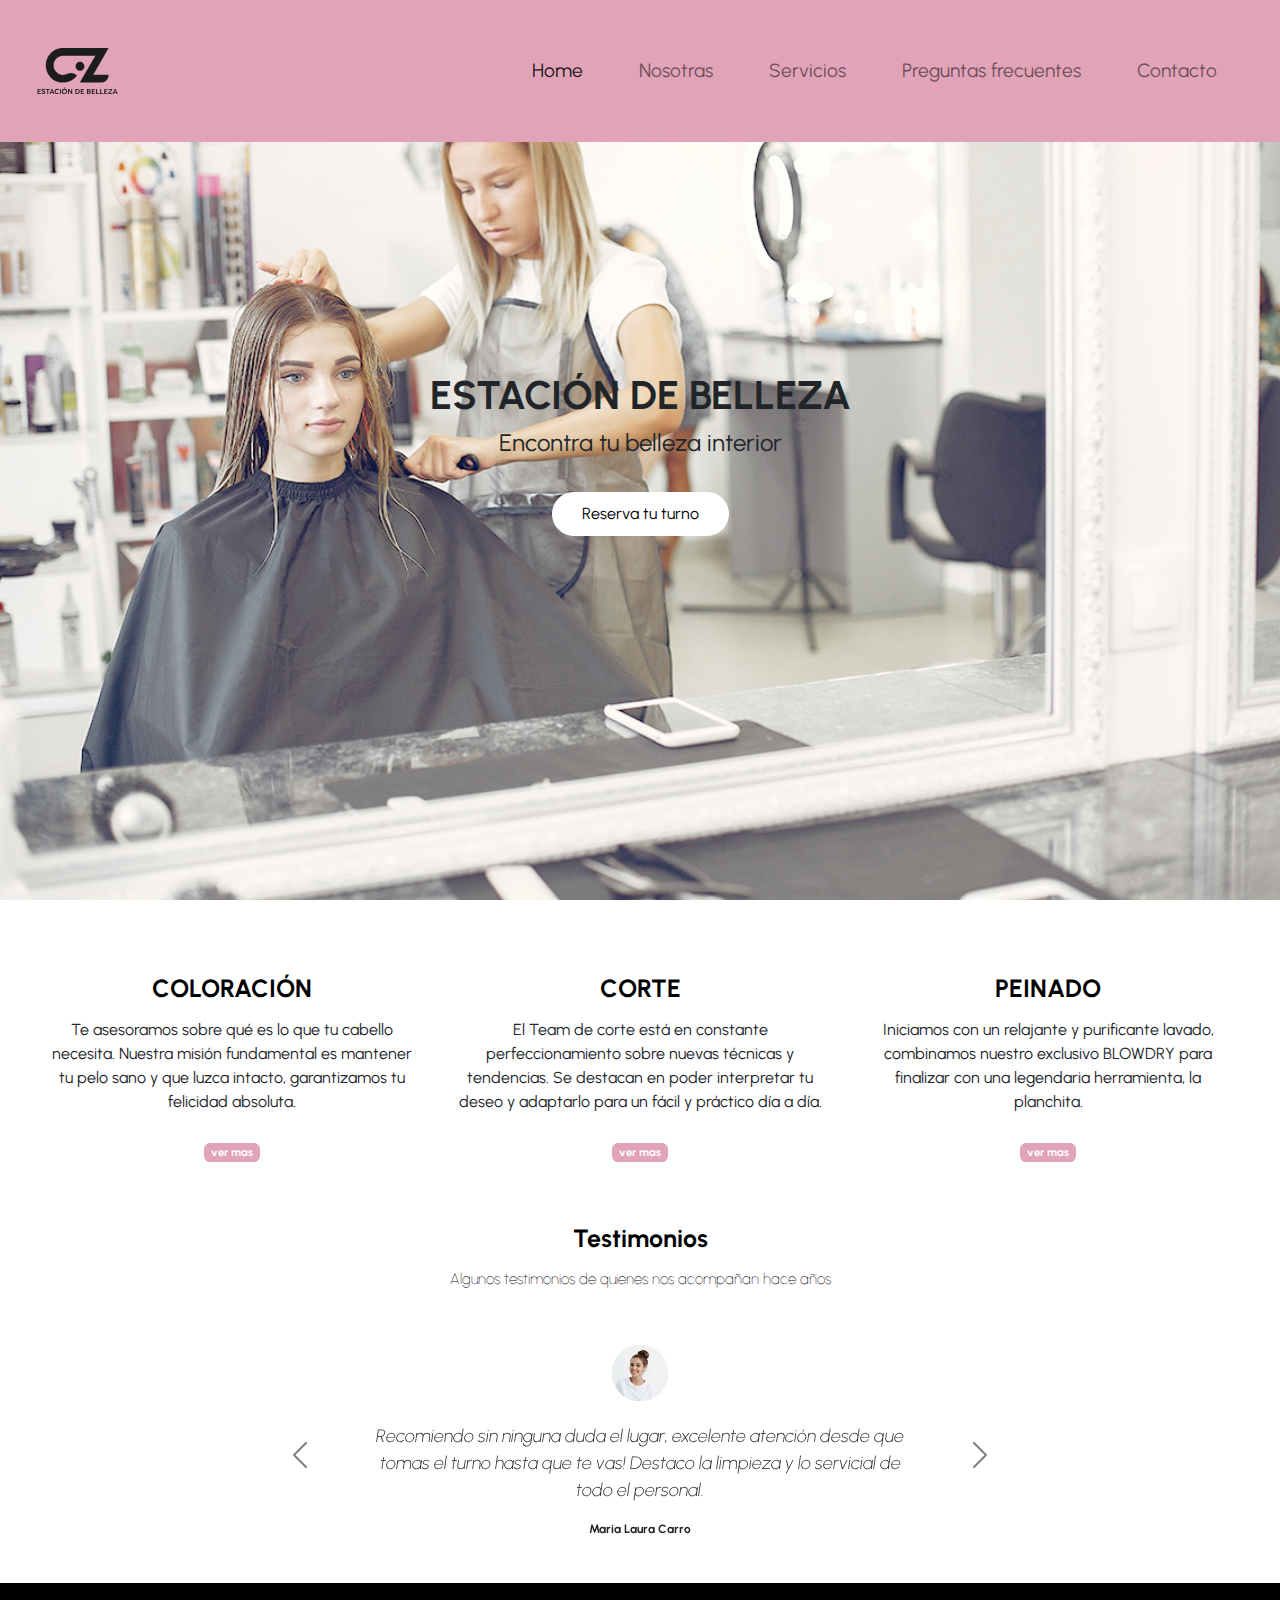
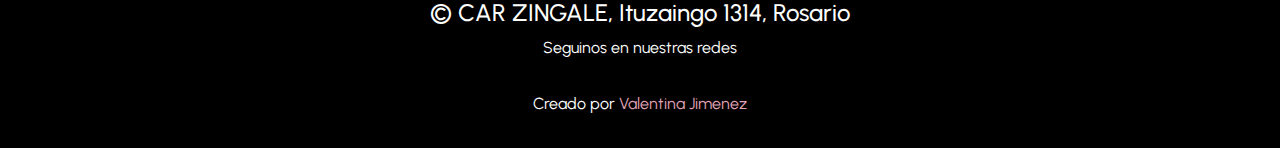
==== commit 069d2fdb: "@media" ====
--- a/index.html
+++ b/index.html
@@ -95,7 +95,7 @@
               mantener tu pelo sano y que luzca intacto, garantizamos tu felicidad absoluta.</p>
             <div class="servicios__badges">
               <a href="./pages/servicios.html"><span class="badge text-bg-primary">ver mas</span></a>
-             
+
             </div>
           </div>
 
--- a/css/styles.css
+++ b/css/styles.css
@@ -1,18 +1,354 @@
-/* Error: unmatched "}".
- *    ,
- * 82 | }
- *    | ^
- *    '
- *   scss/pages/index.scss 82:1  @import
- *   scss/main.scss 11:9         root stylesheet */
-
-body::before {
-  font-family: "Source Code Pro", "SF Mono", Monaco, Inconsolata, "Fira Mono",
-      "Droid Sans Mono", monospace, monospace;
-  white-space: pre;
-  display: block;
-  padding: 1em;
-  margin-bottom: 1em;
-  border-bottom: 2px solid black;
-  content: 'Error: unmatched "}".\a    \2577 \a 82 \2502  }\a    \2502  ^\a    \2575 \a   scss/pages/index.scss 82:1  @import\a   scss/main.scss 11:9         root stylesheet';
-}
+* {
+  margin: 0;
+  padding: 0;
+  box-sizing: border-box;
+  font-family: "Urbanist", sans-serif, "poppins", "Lucida Sans Regular", "Lucida Grande", "Lucida Sans Unicode", Geneva, Verdana, sans-serif;
+}
+
+ul,
+ol {
+  list-style-type: none;
+}
+
+a {
+  text-decoration: none;
+}
+
+a {
+  color: black;
+}
+
+section {
+  display: flex;
+  flex-direction: column;
+  align-items: center;
+  justify-content: center;
+}
+
+body {
+  position: relative;
+  padding-bottom: 3rem;
+  min-height: 100vh;
+}
+
+header {
+  width: 100%;
+  background-color: #E1A3B7;
+  position: fixed;
+  z-index: 2;
+  top: 0;
+}
+
+.navbar {
+  padding: 1rem;
+  text-align: center;
+}
+
+.navbar-collapse {
+  align-items: center;
+  justify-content: space-between;
+}
+
+.nav-item {
+  font-size: 1.2rem;
+  display: inline-block;
+  margin-right: 14px;
+  color: #fff;
+  padding: 8px 13px;
+}
+
+footer {
+  background-color: black;
+  padding-top: 1rem;
+  color: #fff;
+  position: absolute;
+  bottom: 0;
+  width: 100%;
+}
+
+.footer-content {
+  text-align: center;
+  color: #fff;
+}
+.footer-content__copyright {
+  font-size: 1rem;
+}
+.footer-content__contact {
+  font-size: 1rem;
+}
+.footer-content__social-icons i {
+  font-size: 2rem;
+  padding: 2rem 0.7rem 2rem;
+  transition: all 0.3s;
+}
+.footer-content__social-icons i:hover {
+  color: #E1A3B7;
+  transform: scale(1.05);
+}
+
+.social-button {
+  color: #fff;
+}
+
+.footer-bottom {
+  text-align: center;
+  background-color: black;
+  font-size: 1rem;
+  padding: 1rem 0;
+}
+.footer-bottom a {
+  color: #E1A3B7;
+}
+
+/* hero */
+.portada {
+  height: 100vh;
+  background-color: #E1A3B7;
+  background-image: url(../img/woman-drying-hair-in.jpg);
+  background-repeat: no-repeat;
+  background-size: cover;
+  background-position: center;
+  display: flex;
+  flex-direction: column;
+  justify-content: center;
+  align-items: center;
+}
+.portada__titulo {
+  font-size: 2.5rem;
+}
+.portada__parrafo {
+  font-size: 1.5rem;
+}
+.portada__boton {
+  padding: 8px 28px;
+  background-color: #fff;
+  border: 2px solid #fff;
+  border-radius: 50px;
+  margin-top: 15px;
+}
+.portada__boton:hover {
+  box-shadow: 0 5px 10px #E1A3B7;
+  transition: 0.3s;
+}
+
+/* servicios */
+.servicios .row div {
+  height: 250px;
+  background-color: #fff;
+  border: 3px;
+}
+
+.servicios {
+  padding: 40px 40px 20px 40px;
+}
+.servicios__columna {
+  padding: 20px;
+  border: 2px solid #E1A3B7;
+  display: flex;
+  flex-direction: column;
+  align-items: center;
+  justify-content: space-evenly;
+}
+.servicios__titulo {
+  color: rgb(0, 0, 0);
+  font-size: 25px;
+  font-weight: bold !important;
+  margin: 10px 0px;
+}
+.servicios__badges {
+  font-size: 15px;
+  margin: 10px 0;
+}
+
+/* testimonios */
+.testimonios {
+  padding: 0px 40px 80px 40px;
+}
+.testimonios__titulo {
+  color: black;
+  font-size: 25px;
+  font-weight: bold !important;
+  margin: 10px 0px;
+}
+.testimonios__descripcion {
+  color: black;
+  font-size: 15px;
+  font-weight: lighter;
+}
+
+.testimonios .carousel {
+  max-width: 800px;
+  padding-bottom: 80px;
+}
+
+.carousel-item {
+  height: 250px;
+}
+
+.carousel-item .container {
+  width: 100%;
+  height: 100%;
+  display: flex;
+  flex-direction: column;
+  align-items: center;
+  justify-items: center;
+}
+
+.container {
+  display: flex;
+  justify-content: center;
+}
+
+.testimonio-imagen {
+  height: 60px;
+  width: 60px;
+  margin: 50px 10px 20px 10px;
+}
+
+.testimonio-texto {
+  max-width: 70%;
+  font-size: 18px;
+  text-align: center;
+  font-weight: 200;
+  font-style: italic;
+}
+
+.testimonio-info {
+  font-weight: bold;
+  text-align: center;
+  margin-bottom: 0;
+}
+
+.testimonio-info p {
+  margin-bottom: 0;
+  font-size: 12px;
+}
+
+@media screen and (max-width: 600px) {
+  .testimonio-imagen {
+    height: 40px;
+    width: 40px;
+    margin: 10px 10px 20px 10px;
+  }
+  .testimonio-texto {
+    font-size: 12px;
+  }
+  .testimonio-info p {
+    font-size: 10px;
+  }
+}
+.preguntas {
+  padding: 160px 40px 80px 40px;
+}
+.preguntas__titulo {
+  color: #E1A3B7;
+}
+.preguntas__subtitulo {
+  font-weight: lighter;
+}
+
+.accordion {
+  --bs-accordion-active-color: black;
+  --bs-accordion-btn-focus-border-color: #e1a3b660;
+  --bs-accordion-btn-focus-box-shadow: 0 0 0 0.05rem #E1A3B7;
+  --bs-accordion-active-bg:#e1a3b61e;
+  --bs-accordion-btn-bg: #e1a3b536;
+  --bs-border-color: #E1A3B7 ;
+}
+
+@media screen and (max-width: 600px) {
+  .preguntas {
+    padding: 100px 40px 140px 40px;
+  }
+}
+.contacto {
+  padding: 160px 40px 80px 40px;
+  justify-content: center;
+  align-items: center;
+}
+.contacto__titulo {
+  color: #E1A3B7;
+}
+.contacto__subtitulo {
+  font-weight: lighter;
+}
+
+.btn-primary {
+  color: #fff;
+  background-color: #E1A3B7;
+}
+
+@media screen and (max-width: 600px) {
+  .contacto {
+    padding: 120px 40px 120px 40px;
+  }
+}
+img {
+  border-radius: 20px 20px 0 0;
+}
+
+.contenedor-servicios {
+  padding: 160px 40px 80px 40px;
+  display: flex;
+  flex-direction: row;
+  justify-content: space-between;
+  flex-wrap: wrap;
+}
+.contenedor-servicios .card:hover {
+  box-shadow: 0 5px 10px #E1A3B7;
+  transition: 0.3s;
+}
+.contenedor-servicios .card .card-title {
+  font-weight: 600;
+  font-size: 16px;
+  color: #000000;
+  padding: 10px 0px 6px 0px;
+  margin: 0;
+}
+
+@media screen and (max-width: 600px) {
+  .contenedor-servicios {
+    padding: 120px 40px 160px 40px;
+  }
+}
+.Nosotras {
+  padding: 160px 80px 80px 80px;
+  align-items: center;
+  justify-content: space-between;
+}
+.Nosotras__contenedor {
+  display: flex;
+  padding: 10px 150px 80px 150px;
+}
+.Nosotras__titulo {
+  color: #E1A3B7;
+}
+.Nosotras__parrafos {
+  padding: 10px 100px 10px 10px;
+}
+.Nosotras .ilustration {
+  box-shadow: 0 3px 10px rgba(0, 0, 0, 0.2196078431);
+  width: 500px;
+  border-radius: 20px;
+  margin: 0 25px;
+}
+@media only screen and (max-width: 600px) {
+  .Nosotras .ilustration {
+    width: 260px;
+  }
+}
+
+@media screen and (max-width: 600px) {
+  .Nosotras {
+    padding: 80px 60px 120px 60px;
+  }
+  .Nosotras__contenedor {
+    padding: 10px;
+    display: grid;
+  }
+  .Nosotras__parrafos {
+    padding: 10px 40px;
+  }
+}
+
+/*# sourceMappingURL=styles.css.map */
